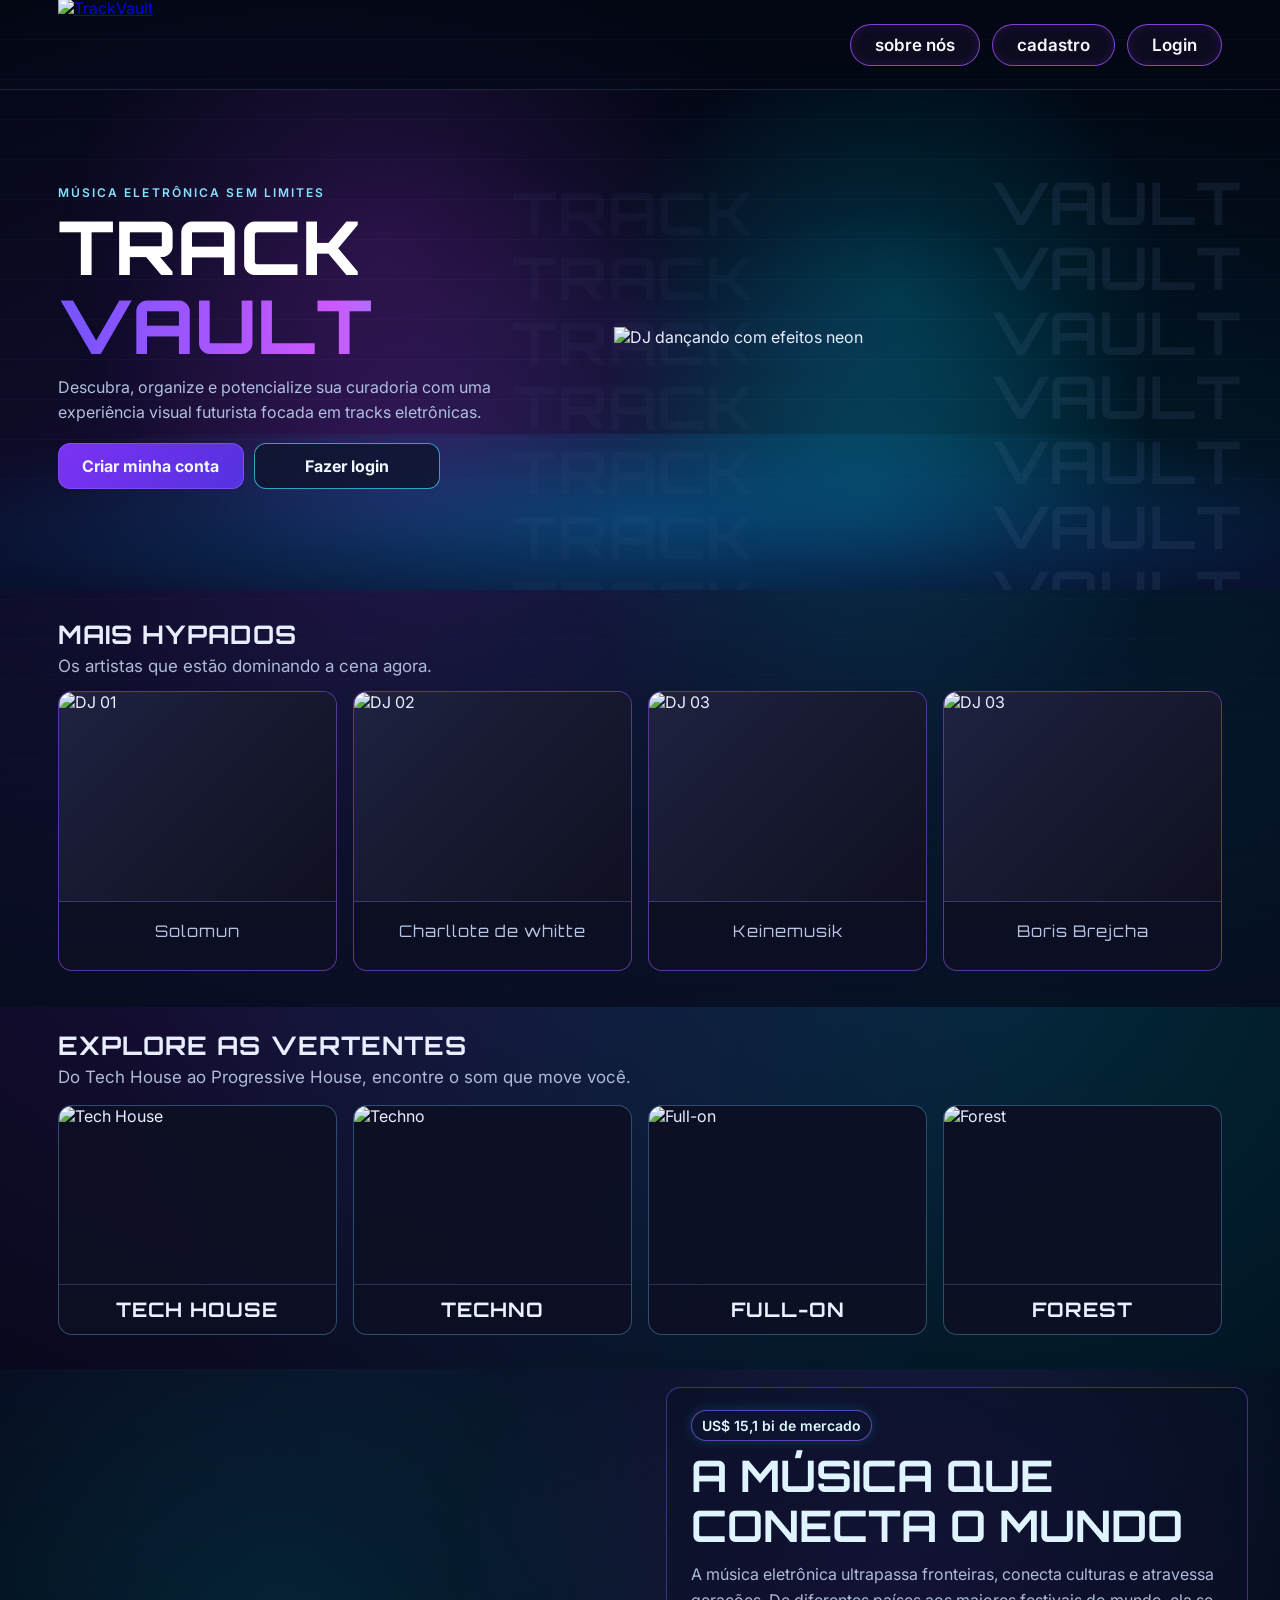
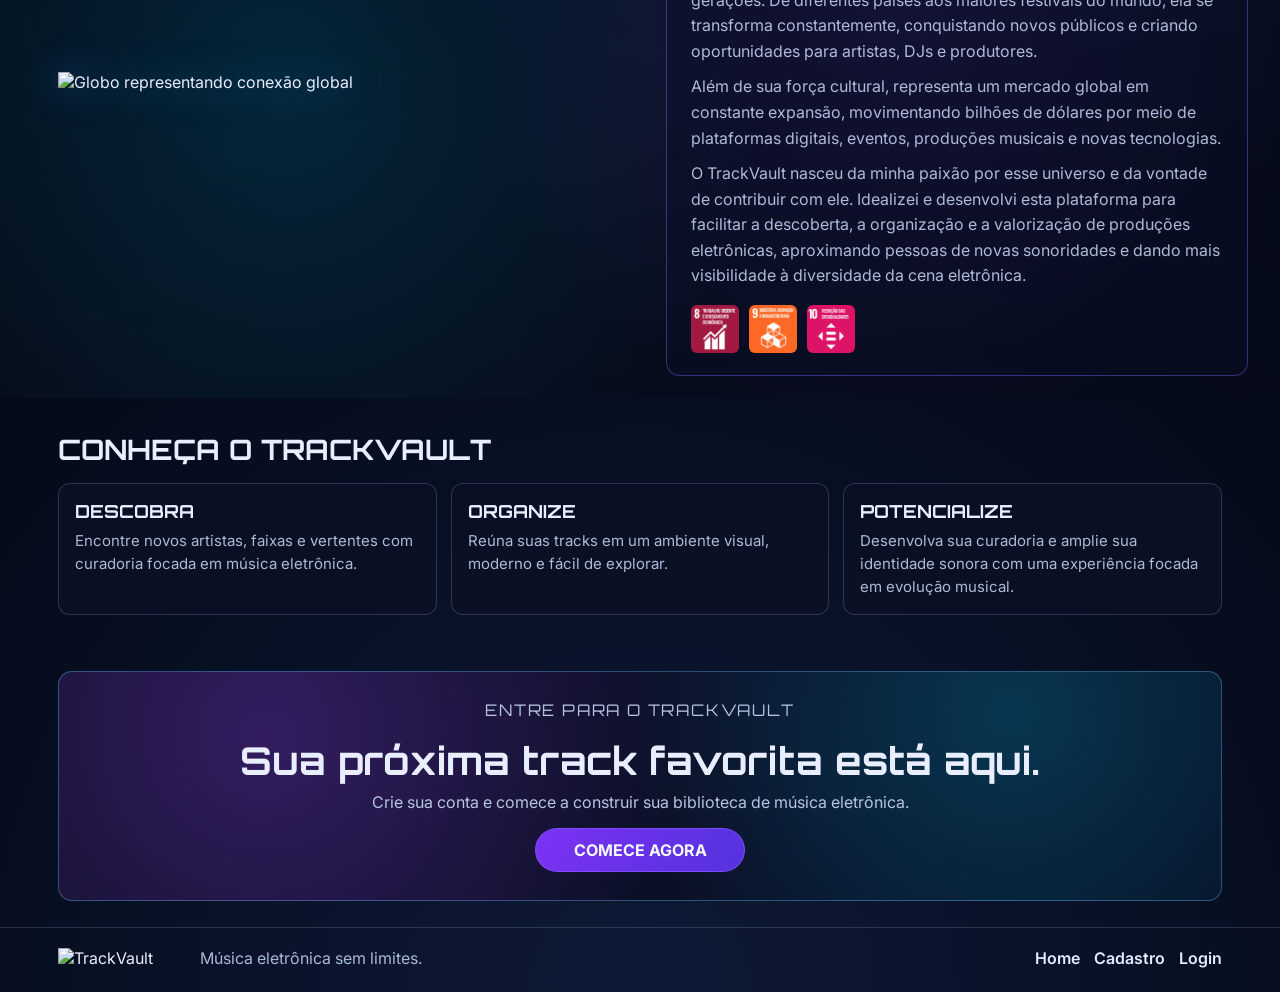
==== public/index.html @ f9583cac "fix: ajusta tela home e adiciona ODS" ====
<!DOCTYPE html>
<html lang="pt-BR">

<head>
  <meta charset="UTF-8">
  <meta name="viewport" content="width=device-width, initial-scale=1.0">

  <title>TrackVault | Música Eletrônica</title>
  <link rel="icon" href="assets/logo.png" />

  <link rel="stylesheet" href="css/index.css">
</head>

<body>

  <!-- =======================================
       CABEÇALHO
       Logo e navegação principal da Home
  ======================================== -->
  <header class="cabecalho">

    <a href="index.html" class="logo">
      <img src="assets/logo.png" alt="TrackVault">
    </a>

    <nav class="menu">
      <a href="#sobre-nos" class="botao-menu">sobre nós</a> <!-- aqui o botão "sobre nós" aponta para a seção espaco-sobre -->
      <a href="cadastro.html" class="botao-menu">cadastro</a>
      <a href="login.html" class="botao-menu">Login</a>
    </nav>

  </header>

  <!-- =======================================
       HERO (SEÇÃO INICIAL)
       Apresentação principal + imagem do DJ
  ======================================== -->
  <main class="inicio">

    <div class="texto-fundo texto-track">
      TRACK<br>
      TRACK<br>
      TRACK<br>
      TRACK <br>
       TRACK<br>
      TRACK<br>
      TRACK<br>
      TRACK
    </div>

    <div class="texto-fundo texto-vault">
      VAULT<br>
      VAULT<br>
      VAULT<br>
      VAULT<br>
      VAULT<br>
      VAULT<br>
      VAULT<br>
      VAULT<br>
    </div>

    <section class="hero-conteudo">
      <p class="selo">MÚSICA ELETRÔNICA SEM LIMITES</p>

      <h1 class="titulo-principal">
        <span class="titulo-track">TRACK</span>
        <span class="titulo-vault">VAULT</span>
      </h1>

      <p class="descricao-hero">
        Descubra, organize e potencialize sua curadoria com uma experiência visual futurista focada em tracks
        eletrônicas.
      </p>

      <!-- Ações principais solicitadas: sem barra de busca -->
      <div class="hero-acoes">
        <a href="cadastro.html" class="botao-cta botao-cta-primario">Criar minha conta</a>
        <a href="login.html" class="botao-cta botao-cta-secundario">Fazer login</a>
      </div>
    </section>

    <div class="hero-dj">
      <img src="assets/centralImage.png" alt="DJ dançando com efeitos neon" class="dj">
    </div>

  </main>

  <!-- =======================================
       SEÇÃO: MAIS HYPADOS (MANTIDA)
  ======================================== -->
  <section class="secao-hypados">
    <div class="topo-hypados">
      <h2>MAIS HYPADOS</h2>
      <p>Os artistas que estão dominando a cena agora.</p>
    </div>

    <div class="grade-hypados">

      <article class="slot-dj">
        <div class="slot-midia">
          <img src="assets/solomun.jpg" alt="DJ 01" class="imagem-dj">
        </div>
        <div class="slot-info">
          <span>Solomun</span>
        </div>
      </article>


      <article class="slot-dj">
        <div class="slot-midia">
          <img src="assets/charlotte.jpg" alt="DJ 02" class="imagem-dj">
        </div>
        <div class="slot-info">
          <span>Charllote de whitte</span>
        </div>
      </article>


      <article class="slot-dj">
        <div class="slot-midia">
          <img src="assets/keinemusicneon.jpg" alt="DJ 03" class="imagem-dj">
        </div>
        <div class="slot-info">
          <span>Keinemusik</span>
        </div>
      </article>


      <article class="slot-dj">
        <div class="slot-midia">
          <img src="assets/boris.jpg" alt="DJ 03" class="imagem-dj">
        </div>
        <div class="slot-info">
          <span>Boris Brejcha</span>
        </div>
      </article>

    </div>
  </section>

  <!-- =======================================
       SEÇÃO: EXPLORE AS VERTENTES
  ======================================== -->
  <section class="secao-vertentes">
    <div class="topo-vertentes">
      <h2>EXPLORE AS VERTENTES</h2>
      <p>Do Tech House ao Progressive House, encontre o som que move você.</p>
    </div>

    <div class="grade-vertentes">
      <article class="card-vertente">
        <div class="capa-vertente">
          <img src="assets/TechhouseBanner.jpg" alt="Tech House">
        </div>
        <h3>TECH HOUSE</h3>
      </article>

      <article class="card-vertente">
        <div class="capa-vertente">
          <img src="assets/TechnoBanner.jpg" alt="Techno">
        </div>
        <h3>TECHNO</h3>
      </article>

      <article class="card-vertente">
        <div class="capa-vertente">
          <img src="assets/BannerFullon.jpg" alt="Full-on">
        </div>
        <h3>FULL-ON</h3>
      </article>

      <article class="card-vertente">
        <div class="capa-vertente">
          <img src="assets/BannerForest.jpg" alt="Forest">
        </div>
        <h3>FOREST</h3>
      </article>
    </div>
  </section>

  <!-- Espaço reservado para futura seção "Sobre Nós" -->
  <section class="espaco-sobre" id="sobre-nos"> <!-- aqui adicionamos o id novo da seção sobre nós -->
    <div class="espaco-sobre-globo">
      <img src="assets/globocadastro (1).png" alt="Globo representando conexão global">
    </div>

    <div class="espaco-sobre-conteudo"> <!-- aqui fica o conteúdo institucional da seção -->
      <div class="destaque-mercado">US$ 15,1 bi de mercado</div> <!-- aqui está o destaque pequeno de mercado -->
      <h2>A MÚSICA QUE CONECTA O MUNDO</h2> <!-- aqui está o novo título institucional -->
      <p>A música eletrônica ultrapassa fronteiras, conecta culturas e atravessa gerações. De diferentes países aos maiores festivais do mundo, ela se transforma constantemente, conquistando novos públicos e criando oportunidades para artistas, DJs e produtores.</p> <!-- aqui está o primeiro parágrafo institucional -->
      <p>Além de sua força cultural, representa um mercado global em constante expansão, movimentando bilhões de dólares por meio de plataformas digitais, eventos, produções musicais e novas tecnologias.</p> <!-- aqui está o segundo parágrafo institucional -->
      <p>O TrackVault nasceu da minha paixão por esse universo e da vontade de contribuir com ele. Idealizei e desenvolvi esta plataforma para facilitar a descoberta, a organização e a valorização de produções eletrônicas, aproximando pessoas de novas sonoridades e dando mais visibilidade à diversidade da cena eletrônica.</p> <!-- aqui está o terceiro parágrafo institucional -->
      <div class="ods-icones"> <!-- aqui estão os ícones das ODS no fim do conteúdo -->
        <img class="ods-icone" src="assets/ods.8.png" alt="ODS 8 - Trabalho decente e crescimento econômico"> <!-- aqui está o ícone da ODS 8 -->
        <img class="ods-icone" src="assets/ods.9.png" alt="ODS 9 - Indústria, inovação e infraestrutura"> <!-- aqui está o ícone da ODS 9 -->
        <img class="ods-icone" src="assets/ods.10.png" alt="ODS 10 - Redução das desigualdades"> <!-- aqui está o ícone da ODS 10 -->
      </div>
    </div>
  </section>

  

  <!-- =======================================
       SEÇÃO: CONHEÇA O TRACKVAULT
  ======================================== -->
  <section class="secao-institucional" id="sobre">
    <h2>CONHEÇA O TRACKVAULT</h2>

    <div class="blocos-institucional">
      <article class="bloco-inst">
        <h3>DESCOBRA</h3>
        <p>Encontre novos artistas, faixas e vertentes com curadoria focada em música eletrônica.</p>
      </article>

      <article class="bloco-inst">
        <h3>ORGANIZE</h3>
        <p>Reúna suas tracks em um ambiente visual, moderno e fácil de explorar.</p>
      </article>

      <article class="bloco-inst">
        <h3>POTENCIALIZE</h3>
        <p>Desenvolva sua curadoria e amplie sua identidade sonora com uma experiência focada em evolução musical.</p>
      </article>
    </div>
  </section>


  <!-- =======================================
       BANNER DE CADASTRO
  ======================================== -->
  <section class="banner-cadastro">
    <p class="banner-cadastro-selo">ENTRE PARA O TRACKVAULT</p>
    <h2>Sua próxima track favorita está aqui.</h2>
    <p>Crie sua conta e comece a construir sua biblioteca de música eletrônica.</p>
    <a href="cadastro.html" class="banner-cadastro-botao">COMECE AGORA</a>
  </section>


  <!-- =======================================
       FOOTER
  ======================================== -->
  <footer class="rodape-home">
    <div class="rodape-logo">
      <img src="assets/logo.png" alt="TrackVault">
      <span>Música eletrônica sem limites.</span>
    </div>

    <div class="rodape-links">
      <a href="index.html">Home</a>
      <a href="cadastro.html">Cadastro</a>
      <a href="login.html">Login</a>
    </div>
  </footer>

</body>

</html>
---- public/css/index.css ----
/* ==========================================
   IMPORTAÇÃO DE FONTES
   Orbitron: títulos futuristas
   Inter: textos e navegação
========================================== */
@import url('https://fonts.googleapis.com/css2?family=Inter:wght@400;500;600;700&family=Orbitron:wght@600;700;800&display=swap');

/* RESET GLOBAL */
* {
    margin: 0;
    padding: 0;
    box-sizing: border-box;
}

/* FUNDO BASE + COR GERAL DA HOME */
body {
    font-family: 'Inter', Arial, sans-serif;
    color: #e9eeff;
    background:
        radial-gradient(circle at 24% 30%, rgba(144, 55, 255, 0.18) 0%, transparent 42%),
        radial-gradient(circle at 78% 36%, rgba(0, 211, 255, 0.17) 0%, transparent 46%),
        radial-gradient(circle at 50% 100%, rgba(56, 91, 180, 0.22) 0%, transparent 38%),
        #020713;
    min-height: 100vh;
    overflow-x: hidden;
}

/* CAMADA EXTRA DE FUNDO COM ::before */
body::before {
    content: "";
    position: fixed;
    inset: 0;
    pointer-events: none;
    z-index: -1;
    background:
        radial-gradient(circle at 68% 56%, rgba(0, 224, 255, 0.16), transparent 30%),
        radial-gradient(circle at 32% 54%, rgba(183, 62, 255, 0.14), transparent 36%),
        linear-gradient(transparent 97%, rgba(102, 138, 224, 0.08) 100%);
    background-size: auto, auto, 100% 40px;
}
/* CABEÇALHO: flex alinha logo e menu na mesma linha */
.cabecalho {
    height: 90px;
    padding: 6px 4.5%;
    display: flex;
    align-items: center;
    justify-content: space-between;
    gap: 12px;
    border-bottom: 1px solid rgba(110, 126, 175, 0.25);
}

/* LOGO */
.logo {
    width: 140px;
    height: 78px;
    display: flex;
    align-items: center;
    flex-shrink: 0;
}

/* Mantém a imagem da logo proporcional */
.logo img {
    width: 100%;
    height: 120%;
    object-fit: contain;
    display: block;
}


/* MENU DE NAVEGAÇÃO */
.menu {
    display: flex;
    align-items: center;
    gap: 12px;
}

/* BOTÕES DO MENU */
.botao-menu {
    text-decoration: none;
    color: #f6f7ff;
    font-size: 17px;
    font-weight: 600;
    padding: 10px 24px;
    border-radius: 999px;
    border: 1px solid rgba(162, 82, 255, 0.8);
    background-color: rgba(17, 15, 36, 0.72);
    box-shadow: inset 0 0 12px rgba(173, 67, 255, 0.14);
    transition: .25s;
}

/* Efeito ao passar o mouse */
.botao-menu:hover {
    border-color: #cf76ff;
    box-shadow: 0 0 16px rgba(186, 54, 255, 0.32);
    transform: translateY(-1px);
}

/* HERO: seção principal com conteúdo e imagem */
.inicio {
    position: relative;
    min-height: 500px;
    max-height: 550px;
    padding: 30px 4.5% 36px;
    display: grid;
    grid-template-columns: 45% 55%;
    align-items: center;
    overflow: hidden;
}

/* ::before cria camada de profundidade na base do hero */
.inicio::before {
    content: "";
    position: absolute;
    left: -10%;
    right: -10%;
    bottom: -74px;
    height: 230px;
    background:
        radial-gradient(ellipse at 50% 36%, rgba(0, 174, 255, 0.28), transparent 62%),
        linear-gradient(180deg, rgba(4, 11, 29, 0) 0%, rgba(9, 20, 53, 0.82) 52%, rgba(8, 16, 40, 1) 100%);
    z-index: 0;
}

/* ::after adiciona brilhos suaves atrás do conteúdo */
.inicio::after {
    content: "";
    position: absolute;
    inset: 0;
    pointer-events: none;
    background:
        radial-gradient(circle at 70% 42%, rgba(0, 219, 255, 0.16), transparent 30%),
        radial-gradient(circle at 30% 30%, rgba(189, 66, 255, 0.14), transparent 34%);
    z-index: 0;
}

/* Textos decorativos de fundo (baixa opacidade) */
.texto-fundo {
    position: absolute;
    top: 16%;
    font-family: 'Orbitron', Arial, sans-serif;
    font-weight: 700;
    font-size: clamp(28px, 4.6vw, 68px);
    line-height: 1.1;
    letter-spacing: .8px;
    color: rgba(89, 112, 159, 0.14);
    text-transform: uppercase;
    user-select: none;
    z-index: 0;
}


.texto-track {
    left: 40%;
    top: 18%;
    text-align: right;
    opacity: 0.45;
}

.texto-vault {
    right: 3%;
    text-align: right;
}


/* Coluna de textos principais do hero */
.hero-conteudo {
    position: relative;
    z-index: 2;
    max-width: 580px;
}

.selo {
    font-size: 12px;
    letter-spacing: 2.1px;
    font-weight: 600;
    color: #88dfff;
    margin-bottom: 10px;
}

/* Título principal em duas linhas */
.titulo-principal {
    display: flex;
    flex-direction: column;
    gap: 4px;
    margin-bottom: 12px;
}

/* clamp() limita o tamanho mínimo/ideal/máximo do título */
.titulo-principal span {
    font-family: 'Orbitron', Arial, sans-serif;
    text-transform: uppercase;
    font-weight: 800;
    letter-spacing: 1px;
    line-height: 1;
    font-size: clamp(40px, 5.8vw, 88px);
}

.titulo-track {
    color: #ffffff;
}

.titulo-vault {
    background: linear-gradient(92deg, #7a54ff 5%, #ce57ff 52%, #1de3ff 100%);
    -webkit-background-clip: text;
    background-clip: text;
    color: transparent;
}

.descricao-hero {
    max-width: 520px;
    color: #b0bfdd;
    line-height: 1.56;
    font-size: 16px;
    margin-bottom: 18px;
}

/* ==========================================
   AÇÕES DA HERO (BOTÕES PRINCIPAIS)
========================================== */
.hero-acoes {
    display: flex;
    gap: 10px;
    flex-wrap: wrap;
}

.botao-cta {
    min-height: 46px;
    min-width: 186px;
    display: inline-flex;
    align-items: center;
    justify-content: center;
    text-decoration: none;
    font-weight: 700;
    font-size: 16px;
    padding: 0 18px;
    border-radius: 12px;
    transition: .25s;
}

.botao-cta-primario {
    border: 1px solid rgba(139, 86, 255, 0.7);
    background: linear-gradient(120deg, rgba(130, 53, 255, 0.95), rgba(88, 52, 230, 0.95));
    color: #eef7ff;
}

.botao-cta-secundario {
    border: 1px solid rgba(59, 224, 255, 0.7);
    background: rgba(15, 22, 46, 0.85);
    color: #eff7ff;
}

.botao-cta:hover {
    transform: translateY(-2px);
    box-shadow: 0 0 16px rgba(146, 69, 255, 0.35);
}

/* Área direita do hero que centraliza a imagem do DJ */
.hero-dj {
    position: relative;
    z-index: 2;
    height: 100%;
    display: flex;
    align-items: center;
    justify-content: center;
}

.dj {
    width: min(90%, 640px);
    max-height: 94%;
    height: auto;
    object-fit: contain;
    filter: drop-shadow(0 0 22px rgba(150, 61, 255, 0.34));
}

/* SEÇÃO: MAIS HYPADOS */
.secao-hypados {
    padding: 28px 4.5% 36px;
    background: linear-gradient(180deg, rgba(9, 17, 43, 0.35), rgba(7, 13, 31, 0.85));
}

.topo-hypados {
    margin-bottom: 15px;
}

.topo-hypados h2 {
    font-family: 'Orbitron', Arial, sans-serif;
    font-weight: 700;
    letter-spacing: 1.1px;
    font-size: clamp(20px, 2vw, 30px);
    margin-bottom: 6px;
}

.topo-hypados p {
    color: #aebad6;
    font-size: 17px;
}

/* Grid de 4 colunas no desktop */
.grade-hypados {
    display: grid;
    grid-template-columns: repeat(4, minmax(0, 1fr));
    gap: 16px;
}


/* Card vazio para futuras imagens dos DJs */
.slot-dj {
    height: 280px;
    border: 1px solid rgba(156, 88, 255, 0.55);
    border-radius: 14px;
    overflow: hidden;
    background: rgba(14, 16, 35, 0.92);
}

/* Área superior reservada para imagem do DJ */
.slot-midia {
    height: 210px;
    overflow: hidden;
    background: linear-gradient(135deg, #1f2241, #0f1020);
    border-bottom: 1px solid rgba(125, 104, 196, 0.32);
}

.imagem-dj {
    width: 100%;
    height: 100%;
    object-fit: cover;
    object-position: center;
    display: block;
}


.slot-info {
    min-height: 58px;
    display: flex;
    align-items: center;
    justify-content: center;
}

.slot-info span {
    font-family: 'Orbitron', Arial, sans-serif;
    color: #b8c5e4;
    letter-spacing: 1px;
}

/* ==========================================
   SEÇÃO: EXPLORE AS VERTENTES
========================================== */
.secao-vertentes {
    padding: 22px 4.5% 34px;
}

.topo-vertentes {
    margin-bottom: 18px;
}

.topo-vertentes h2 {
    font-family: 'Orbitron', Arial, sans-serif;
    font-weight: 700;
    letter-spacing: 1.1px;
    font-size: clamp(20px, 2vw, 30px);
    margin-bottom: 6px;
}

.topo-vertentes p {
    color: #aebad6;
    font-size: 17px;
}

.grade-vertentes {
    display: grid;
    grid-template-columns: repeat(4, minmax(0, 1fr));
    gap: 16px;
    align-items: stretch;
}

.card-vertente {
    height: 230px;
    border: 1px solid rgba(112, 200, 255, 0.34);
    border-radius: 14px;
    overflow: hidden;
    background: rgba(14, 16, 35, 0.92);
    display: flex;
    flex-direction: column;
    justify-content: space-between;
}

.capa-vertente {
    height: 180px;
    overflow: hidden;
    border-bottom: 1px solid rgba(125, 104, 196, 0.32);
}

.capa-vertente img {
    width: 100%;
    height: 100%;
    object-fit: cover;
    object-position: center;
    display: block;
}

/* Espaço visual da seção "Sobre Nós" */
.espaco-sobre { /* Seção institucional intermediária (globo + área de texto) */
    min-height: 560px; /* aqui reduzimos o espaço vertical da seção */
    padding: 18px 4.5% 22px; /* aqui diminuímos o padding vertical da seção */
    display: grid;
    grid-template-columns: 50% 50%;
    align-items: center;
    gap: 26px;
    background:
        radial-gradient(circle at 22% 50%, rgba(0, 217, 255, 0.14), transparent 46%),
        radial-gradient(circle at 70% 36%, rgba(154, 64, 255, 0.16), transparent 45%),
        linear-gradient(180deg, rgba(8, 14, 34, 0.45), rgba(7, 11, 25, 0.72));
}

/* Área do globo à esquerda */
.espaco-sobre-globo { /* Coluna esquerda da seção (imagem principal) */
    display: flex;
    justify-content: center;
    align-items: center;
}

/* Imagem principal do globo sem deformação */
.espaco-sobre-globo img { /* Imagem globoIndex dentro da coluna esquerda */
    width: 100%;
    max-width: 900px; /* aqui aumentamos o tamanho máximo do globo */
    max-height: 480px; /* aqui ajustamos a altura máxima do globo */
    height: 100%;
    object-fit: contain;
    object-position: center;
    filter:
        drop-shadow(0 0 16px rgba(0, 215, 255, 0.25))
        drop-shadow(0 0 20px rgba(128, 70, 255, 0.22));
}

/* Área reservada para texto institucional */
.espaco-sobre-conteudo { /* Coluna direita da seção (conteúdo institucional) */
    min-height: 260px;
    border: 1px solid rgba(138, 96, 255, 0.42); /* aqui trocamos para borda sólida fina e discreta */
    border-radius: 14px;
    padding: 22px 24px;
    background: rgba(10, 16, 38, 0.45);
    display: flex;
    flex-direction: column;
    justify-content: center;
    gap: 10px;
}

.destaque-mercado { /* aqui criamos a classe do destaque pequeno de mercado */
    display: inline-block; /* aqui deixamos o destaque no tamanho do conteúdo */
    width: fit-content; /* aqui evitamos que o destaque ocupe a largura toda */
    font-size: 14px; /* aqui está o tamanho pequeno do texto do destaque */
    font-weight: 600; /* aqui aumentamos levemente o peso para dar leitura */
    color: #dff7ff; /* aqui usamos um tom claro no mesmo estilo da seção */
    padding: 6px 10px; /* aqui aplicamos um espaçamento curto dentro do destaque */
    border-radius: 999px; /* aqui arredondamos o destaque para visual de selo */
    border: 1px solid rgba(145, 92, 255, 0.65); /* aqui usamos borda roxa no padrão visual */
    background: rgba(12, 22, 48, 0.62); /* aqui usamos fundo escuro translúcido */
    box-shadow: 0 0 12px rgba(0, 217, 255, 0.18); /* aqui adicionamos brilho ciano suave */
}

.ods-icones { /* aqui criamos a linha dos ícones das ODS */
    display: flex; /* aqui deixamos os ícones lado a lado */
    align-items: center; /* aqui alinhamos os ícones no centro vertical */
    gap: 10px; /* aqui colocamos espaço entre os ícones */
    margin-top: 6px; /* aqui damos um respiro acima dos ícones */
}

.ods-icone { /* aqui definimos o tamanho pequeno de cada ícone ODS */
    width: 48px; /* aqui está a largura do ícone */
    height: 48px; /* aqui está a altura do ícone */
    border-radius: 6px; /* aqui arredondamos levemente os cantos dos ícones */
}

/* Placeholder do título da seção */
.espaco-sobre-conteudo h2 {
    font-family: 'Orbitron', Arial, sans-serif;
    font-weight: 700;
    font-size: clamp(30px, 3.4vw, 46px); /* aqui aumentamos o tamanho do título da seção */
    line-height: 1.16; /* aqui ajustamos a altura da linha para leitura em 2 linhas */
    max-width: 520px; /* aqui limitamos a largura para o título quebrar em duas linhas */
    color: #dff4ff;
}

/* Placeholder do parágrafo institucional */
.espaco-sobre-conteudo p {
    color: #aebbd8;
    line-height: 1.6;
}

.card-vertente h3 {
    font-family: 'Orbitron', Arial, sans-serif;
    font-size: 20px;
    letter-spacing: 1px;
    text-align: center;
    padding: 12px;
    color: #eaf1ff;
}

/* SEÇÃO INSTITUCIONAL */
.secao-institucional {
    padding: 34px 4.5% 56px;
}

.secao-institucional h2 {
    font-family: 'Orbitron', Arial, sans-serif;
    font-weight: 700;
    font-size: clamp(24px, 2.2vw, 38px);
    margin-bottom: 16px;
}

/* 3 blocos lado a lado no desktop */
.blocos-institucional {
    display: grid;
    grid-template-columns: repeat(3, minmax(0, 1fr));
    gap: 14px;
}

.bloco-inst {
    border-radius: 12px;
    border: 1px solid rgba(112, 124, 171, 0.35);
    background: rgba(12, 17, 36, 0.78);
    padding: 16px;
}

.bloco-inst h3 {
    font-family: 'Orbitron', Arial, sans-serif;
    font-size: 18px;
    margin-bottom: 8px;
    color: #e7f0ff;
}

.bloco-inst p {
    color: #acbad7;
    line-height: 1.52;
    font-size: 15px;
}

/* ==========================================
   BANNER DE CADASTRO
========================================== */
.banner-cadastro {
    margin: 0 4.5% 26px;
    border: 1px solid rgba(108, 193, 255, 0.35);
    border-radius: 14px;
    padding: 28px 24px;
    text-align: center;
    background:
        radial-gradient(circle at 18% 28%, rgba(155, 69, 255, 0.26), transparent 42%),
        radial-gradient(circle at 82% 18%, rgba(0, 217, 255, 0.2), transparent 40%),
        linear-gradient(130deg, rgba(17, 16, 42, 0.95), rgba(8, 14, 36, 0.95));
}

.banner-cadastro-selo {
    font-family: 'Orbitron', Arial, sans-serif;
    letter-spacing: 1.8px;
    color: #6ce0ff;
    margin-bottom: 8px;
}

.banner-cadastro h2 {
    font-family: 'Orbitron', Arial, sans-serif;
    font-size: clamp(28px, 3vw, 46px);
    margin-bottom: 8px;
}

.banner-cadastro p {
    color: #b7c5e1;
    margin-bottom: 16px;
}

.banner-cadastro-botao {
    display: inline-flex;
    align-items: center;
    justify-content: center;
    min-height: 44px;
    min-width: 210px;
    border-radius: 999px;
    text-decoration: none;
    font-weight: 700;
    border: 1px solid rgba(132, 83, 255, 0.75);
    background: linear-gradient(120deg, rgba(130, 53, 255, 0.95), rgba(88, 52, 230, 0.95));
    color: #f5f8ff;
}

/* ==========================================
   FOOTER
========================================== */
.rodape-home {
    border-top: 1px solid rgba(100, 115, 159, 0.35);
    padding: 20px 4.5% 24px;
    display: flex;
    justify-content: space-between;
    align-items: center;
    gap: 16px;
    flex-wrap: wrap;
}

.rodape-logo {
    display: flex;
    align-items: center;
    gap: 12px;
}

.rodape-logo img {
    width: 130px;
    height: auto;
}

.rodape-logo span {
    color: #a9b8d8;
}

.rodape-links {
    display: flex;
    gap: 14px;
}

.rodape-links a {
    text-decoration: none;
    color: #e3ebff;
    font-weight: 600;
}

/* RESPONSIVIDADE: desktop menor */
@media (max-width: 1200px) {
    .inicio {
        min-height: 560px;
    }

    .titulo-principal span {
        font-size: clamp(38px, 5.2vw, 74px);
    }
}

/* RESPONSIVIDADE: tablet */
@media (max-width: 960px) {
    .cabecalho {
        min-height: 84px;
        padding: 14px;
    }

    .logo {
        width: 126px;
    }

    .botao-menu {
        font-size: 14px;
        padding: 8px 13px;
    }

    .inicio {
        max-height: none;
        min-height: 760px;
        grid-template-columns: 1fr;
        gap: 24px;
        padding: 20px 14px 30px;
    }

    .hero-conteudo {
        max-width: 560px;
    }

    .hero-dj {
        min-height: 280px;
    }

    .dj {
        width: min(88vw, 520px);
        max-height: 420px;
    }

    .texto-fundo {
        top: 22%;
        font-size: clamp(22px, 7vw, 40px);
        color: rgba(89, 112, 159, 0.11);
    }

    .grade-hypados {
        grid-template-columns: repeat(2, minmax(0, 1fr));
    }

    .grade-vertentes {
        grid-template-columns: repeat(2, minmax(0, 1fr));
    }

    .espaco-sobre { /* Seção institucional intermediária em tablet/mobile */
        grid-template-columns: 1fr;
        justify-items: center;
        text-align: center;
        gap: 18px;
        min-height: 0;
        padding: 16px 14px 24px; /* aqui ajustamos o padding da seção no tablet */
    }

    .espaco-sobre-globo img { /* Imagem principal centralizada em telas menores */
        width: min(96%, 640px); /* aqui mantemos o globo grande também no tablet */
        max-height: 430px; /* aqui limitamos a altura do globo no tablet */
        height: auto;
    }

    .espaco-sobre-conteudo { /* Área de texto abaixo da imagem em telas menores */
        width: min(100%, 620px);
        min-height: 0; /* aqui removemos altura mínima fixa para evitar espaço vazio */
        padding: 18px; /* aqui ajustamos o padding interno do conteúdo no tablet */
    }

    .espaco-sobre-conteudo h2 { /* aqui ajustamos o tamanho do título no tablet */
        max-width: 100%; /* aqui liberamos largura total do título no tablet */
        font-size: clamp(28px, 5vw, 38px); /* aqui mantemos o título grande sem estourar a tela */
    }

    .ods-icones { /* aqui centralizamos os ícones ODS no tablet */
        justify-content: center; /* aqui centralizamos os ícones no conteúdo */
    }

    .blocos-institucional {
        grid-template-columns: 1fr;
    }
}

/* RESPONSIVIDADE: celular */
@media (max-width: 640px) {
    .cabecalho {
        flex-direction: column;
        align-items: flex-start;
        gap: 10px;
    }

    .menu {
        width: 100%;
        gap: 8px;
    }

    .botao-menu {
        flex: 1;
        text-align: center;
        padding: 8px 6px;
        font-size: 12px;
    }

    .inicio {
        min-height: 690px;
    }

    .selo {
        font-size: 11px;
        letter-spacing: 1.5px;
    }

    .titulo-principal span {
        font-size: clamp(34px, 11vw, 56px);
    }

    .descricao-hero {
        font-size: 14px;
    }

    .hero-acoes {
        flex-direction: column;
        align-items: stretch;
    }

    .botao-cta {
        width: 100%;
    }

    .texto-fundo {
        font-size: clamp(18px, 7vw, 28px);
    }

    .dj {
        width: min(96vw, 420px);
    }

    .topo-hypados p {
        font-size: 15px;
    }

    .grade-hypados {
        grid-template-columns: 1fr;
    }

    .grade-vertentes {
        grid-template-columns: 1fr;
    }

    .espaco-sobre { /* Seção institucional intermediária em celular */
        padding: 12px 14px 18px; /* aqui reduzimos o padding da seção no celular */
    }

    .espaco-sobre-globo img { /* Imagem ajustada para celular */
        width: min(100%, 460px); /* aqui aumentamos um pouco o globo no celular */
        max-height: 320px; /* aqui limitamos a altura do globo no celular */
    }

    .espaco-sobre-conteudo { /* Área de texto ajustada para celular */
        min-height: 0; /* aqui removemos altura mínima para evitar área vazia */
        padding: 14px; /* aqui mantemos um padding confortável no conteúdo */
    }

    .espaco-sobre-conteudo h2 { /* aqui ajustamos o título para caber bem no celular */
        font-size: clamp(24px, 8vw, 32px); /* aqui reduzimos o tamanho do título no celular */
    }

    .ods-icones { /* aqui mantemos os ícones centralizados no celular */
        justify-content: center; /* aqui centralizamos a linha de ícones no celular */
    }

    .ods-icone { /* aqui ajustamos o tamanho dos ícones ODS no celular */
        width: 44px; /* aqui está a largura do ícone no celular */
        height: 44px; /* aqui está a altura do ícone no celular */
    }

    .rodape-home {
        flex-direction: column;
        align-items: flex-start;
    }
}
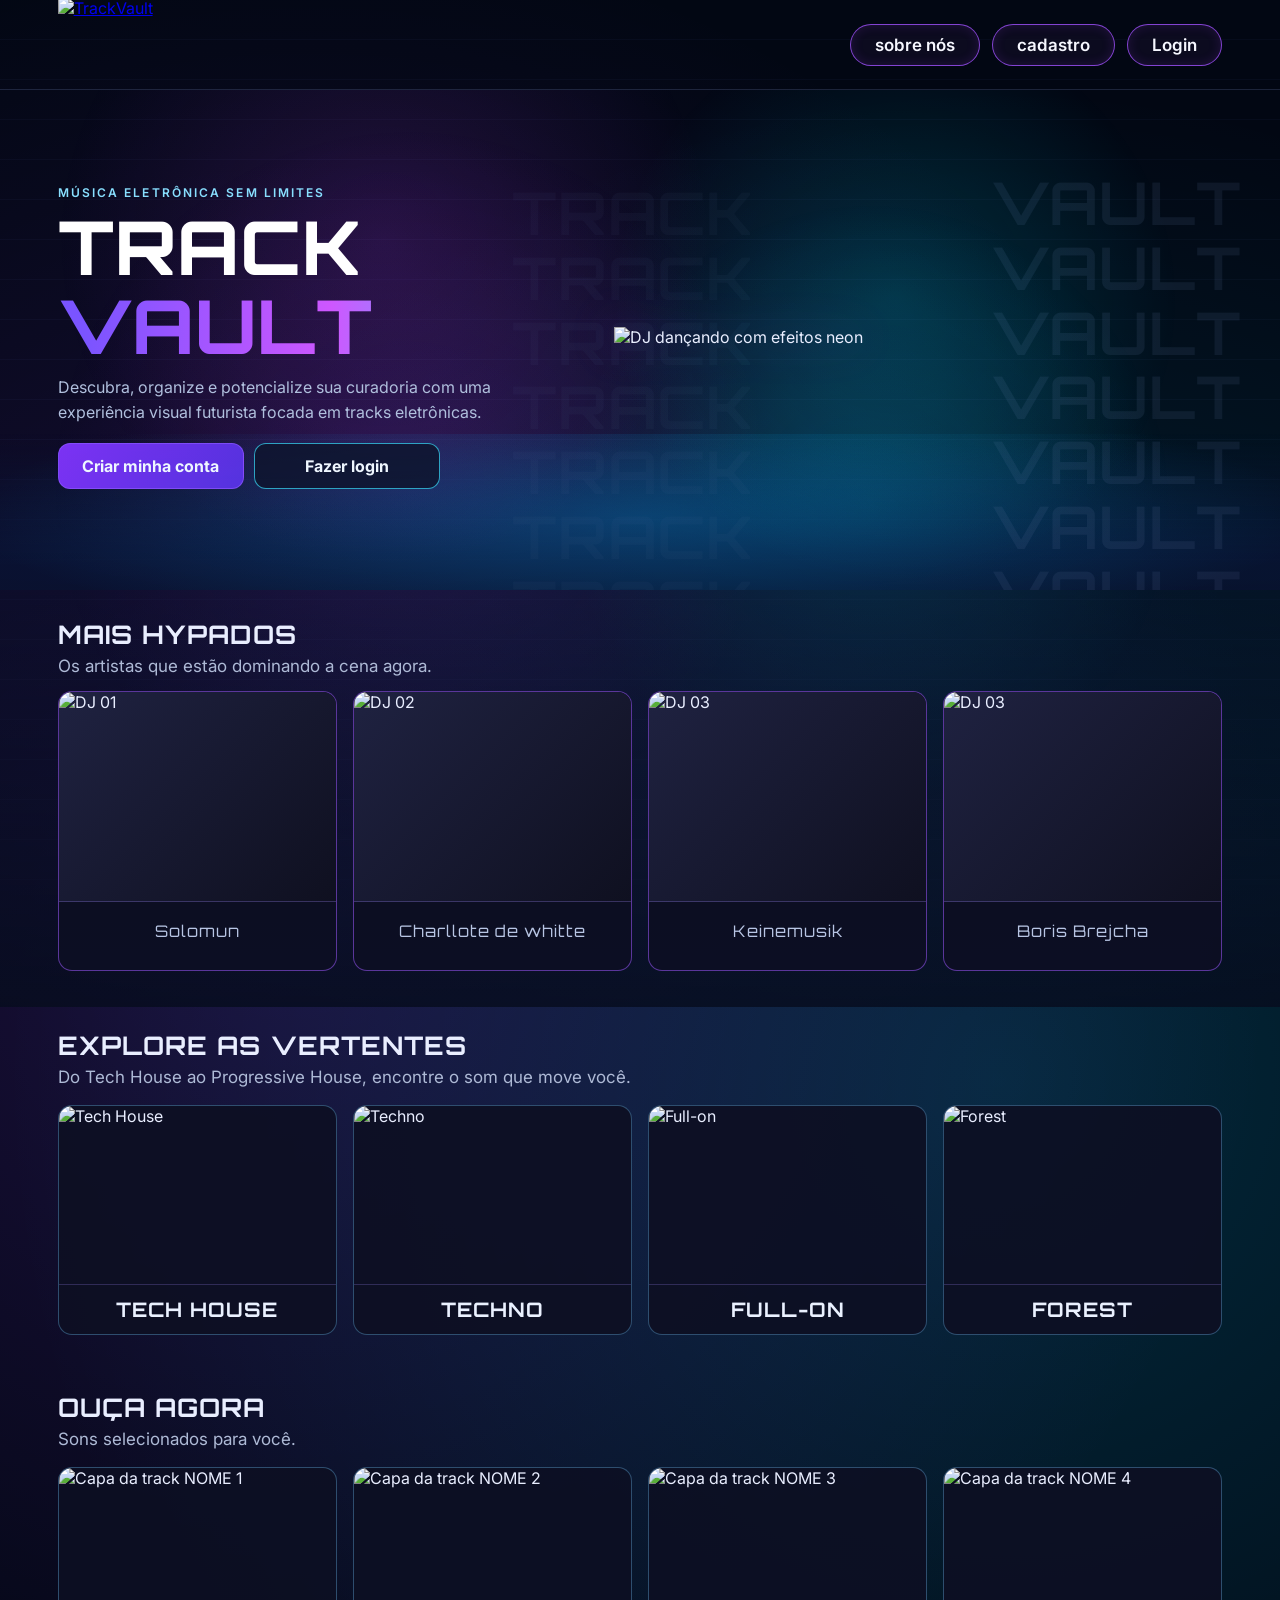
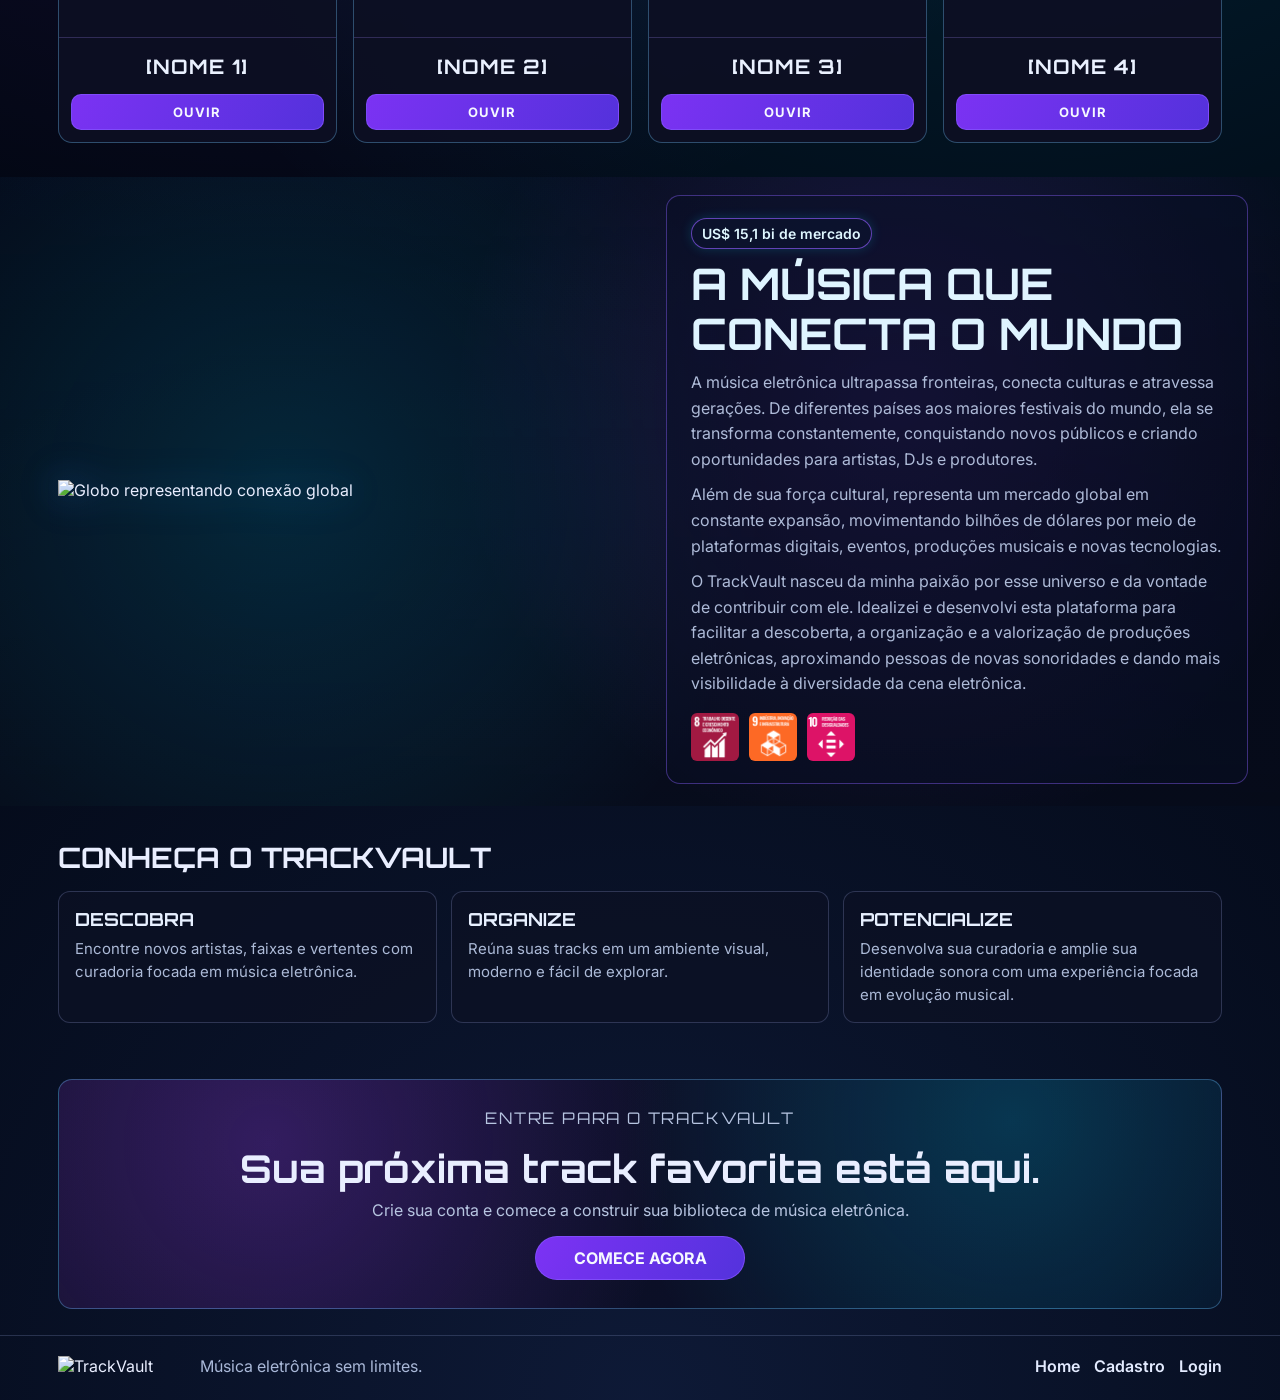
==== commit 9bd46fc4: "feat: adiciona funcoes tela após login" ====
--- a/public/index.html
+++ b/public/index.html
@@ -174,6 +174,47 @@
           <img src="assets/BannerForest.jpg" alt="Forest">
         </div>
         <h3>FOREST</h3>
+      </article>
+    </div>
+  </section>
+
+  <section class="secao-vertentes secao-ouca-agora"> <!-- aqui começa a seção OUÇA AGORA reaproveitando a base visual das vertentes -->
+    <div class="topo-vertentes"> <!-- aqui fica o topo da nova seção de sons -->
+      <h2>OUÇA AGORA</h2> <!-- aqui está o título principal da seção -->
+      <p>Sons selecionados para você.</p> <!-- aqui está o subtítulo da seção -->
+    </div>
+
+    <div class="grade-vertentes"> <!-- aqui usamos o mesmo grid de 4 colunas já existente -->
+      <article class="card-vertente"> <!-- aqui começa o card de som 1 -->
+        <div class="capa-vertente"> <!-- aqui fica a capa da track 1 -->
+          <img src="https://img.youtube.com/vi/i3tfCXGuLhk/hqdefault.jpg" alt="Capa da track NOME 1"> <!-- aqui carregamos a miniatura do YouTube da track 1 -->
+        </div>
+        <h3>[NOME 1]</h3> <!-- aqui está o nome da track 1 -->
+        <a href="https://www.youtube.com/watch?v=i3tfCXGuLhk" class="ouca-agora-link" target="_blank">OUVIR</a> <!-- aqui está o link para ouvir a track 1 no YouTube -->
+      </article>
+
+      <article class="card-vertente"> <!-- aqui começa o card de som 2 -->
+        <div class="capa-vertente"> <!-- aqui fica a capa da track 2 -->
+          <img src="https://img.youtube.com/vi/5sGxYbk1mOw/hqdefault.jpg" alt="Capa da track NOME 2"> <!-- aqui carregamos a miniatura do YouTube da track 2 -->
+        </div>
+        <h3>[NOME 2]</h3> <!-- aqui está o nome da track 2 -->
+        <a href="https://www.youtube.com/watch?v=5sGxYbk1mOw" class="ouca-agora-link" target="_blank">OUVIR</a> <!-- aqui está o link para ouvir a track 2 no YouTube -->
+      </article>
+
+      <article class="card-vertente"> <!-- aqui começa o card de som 3 -->
+        <div class="capa-vertente"> <!-- aqui fica a capa da track 3 -->
+          <img src="https://img.youtube.com/vi/mcxjbG-4Y8k/hqdefault.jpg" alt="Capa da track NOME 3"> <!-- aqui carregamos a miniatura do YouTube da track 3 -->
+        </div>
+        <h3>[NOME 3]</h3> <!-- aqui está o nome da track 3 -->
+        <a href="https://www.youtube.com/watch?v=mcxjbG-4Y8k" class="ouca-agora-link" target="_blank">OUVIR</a> <!-- aqui está o link para ouvir a track 3 no YouTube -->
+      </article>
+
+      <article class="card-vertente"> <!-- aqui começa o card de som 4 -->
+        <div class="capa-vertente"> <!-- aqui fica a capa da track 4 -->
+          <img src="https://img.youtube.com/vi/MOenJHdj8ro/hqdefault.jpg" alt="Capa da track NOME 4"> <!-- aqui carregamos a miniatura do YouTube da track 4 -->
+        </div>
+        <h3>[NOME 4]</h3> <!-- aqui está o nome da track 4 -->
+        <a href="https://www.youtube.com/watch?v=MOenJHdj8ro" class="ouca-agora-link" target="_blank">OUVIR</a> <!-- aqui está o link para ouvir a track 4 no YouTube -->
       </article>
     </div>
   </section>
--- a/public/css/index.css
+++ b/public/css/index.css
@@ -494,6 +494,37 @@
     text-align: center;
     padding: 12px;
     color: #eaf1ff;
+}
+
+.secao-ouca-agora .card-vertente { /* aqui ajustamos a altura dos cards da seção OUÇA AGORA para caber o link */
+    height: auto; /* aqui removemos a altura fixa para não cortar o botão OUVIR */
+    min-height: 276px; /* aqui mantemos um tamanho mínimo parecido com os outros cards */
+}
+
+.secao-ouca-agora .capa-vertente { /* aqui ajustamos a altura da miniatura na seção OUÇA AGORA */
+    height: 170px; /* aqui está a altura da capa para equilibrar imagem + título + link */
+}
+
+.ouca-agora-link { /* aqui criamos o estilo do link OUVIR */
+    display: inline-flex; /* aqui centralizamos o texto dentro do botão */
+    align-items: center; /* aqui alinhamos o texto no eixo vertical */
+    justify-content: center; /* aqui alinhamos o texto no eixo horizontal */
+    min-height: 36px; /* aqui definimos a altura do botão OUVIR */
+    margin: 0 12px 12px; /* aqui criamos espaço nas laterais e embaixo do botão */
+    border-radius: 10px; /* aqui arredondamos o botão no mesmo estilo do site */
+    border: 1px solid rgba(132, 83, 255, 0.75); /* aqui usamos a borda roxa já presente na home */
+    background: linear-gradient(120deg, rgba(130, 53, 255, 0.95), rgba(88, 52, 230, 0.95)); /* aqui aplicamos o gradiente já usado nos CTAs */
+    text-decoration: none; /* aqui removemos o sublinhado do link */
+    color: #f5f8ff; /* aqui definimos a cor clara do texto */
+    font-size: 13px; /* aqui definimos um tamanho pequeno para o texto OUVIR */
+    font-weight: 700; /* aqui destacamos o texto do botão */
+    letter-spacing: 1px; /* aqui aumentamos o espaçamento para dar estilo de ação */
+    transition: .25s; /* aqui suavizamos a transição do hover */
+}
+
+.ouca-agora-link:hover { /* aqui aplicamos o efeito ao passar o mouse no botão OUVIR */
+    box-shadow: 0 0 14px rgba(186, 54, 255, 0.32); /* aqui adicionamos brilho roxo no hover */
+    transform: translateY(-1px); /* aqui damos leve movimento para feedback visual */
 }
 
 /* SEÇÃO INSTITUCIONAL */
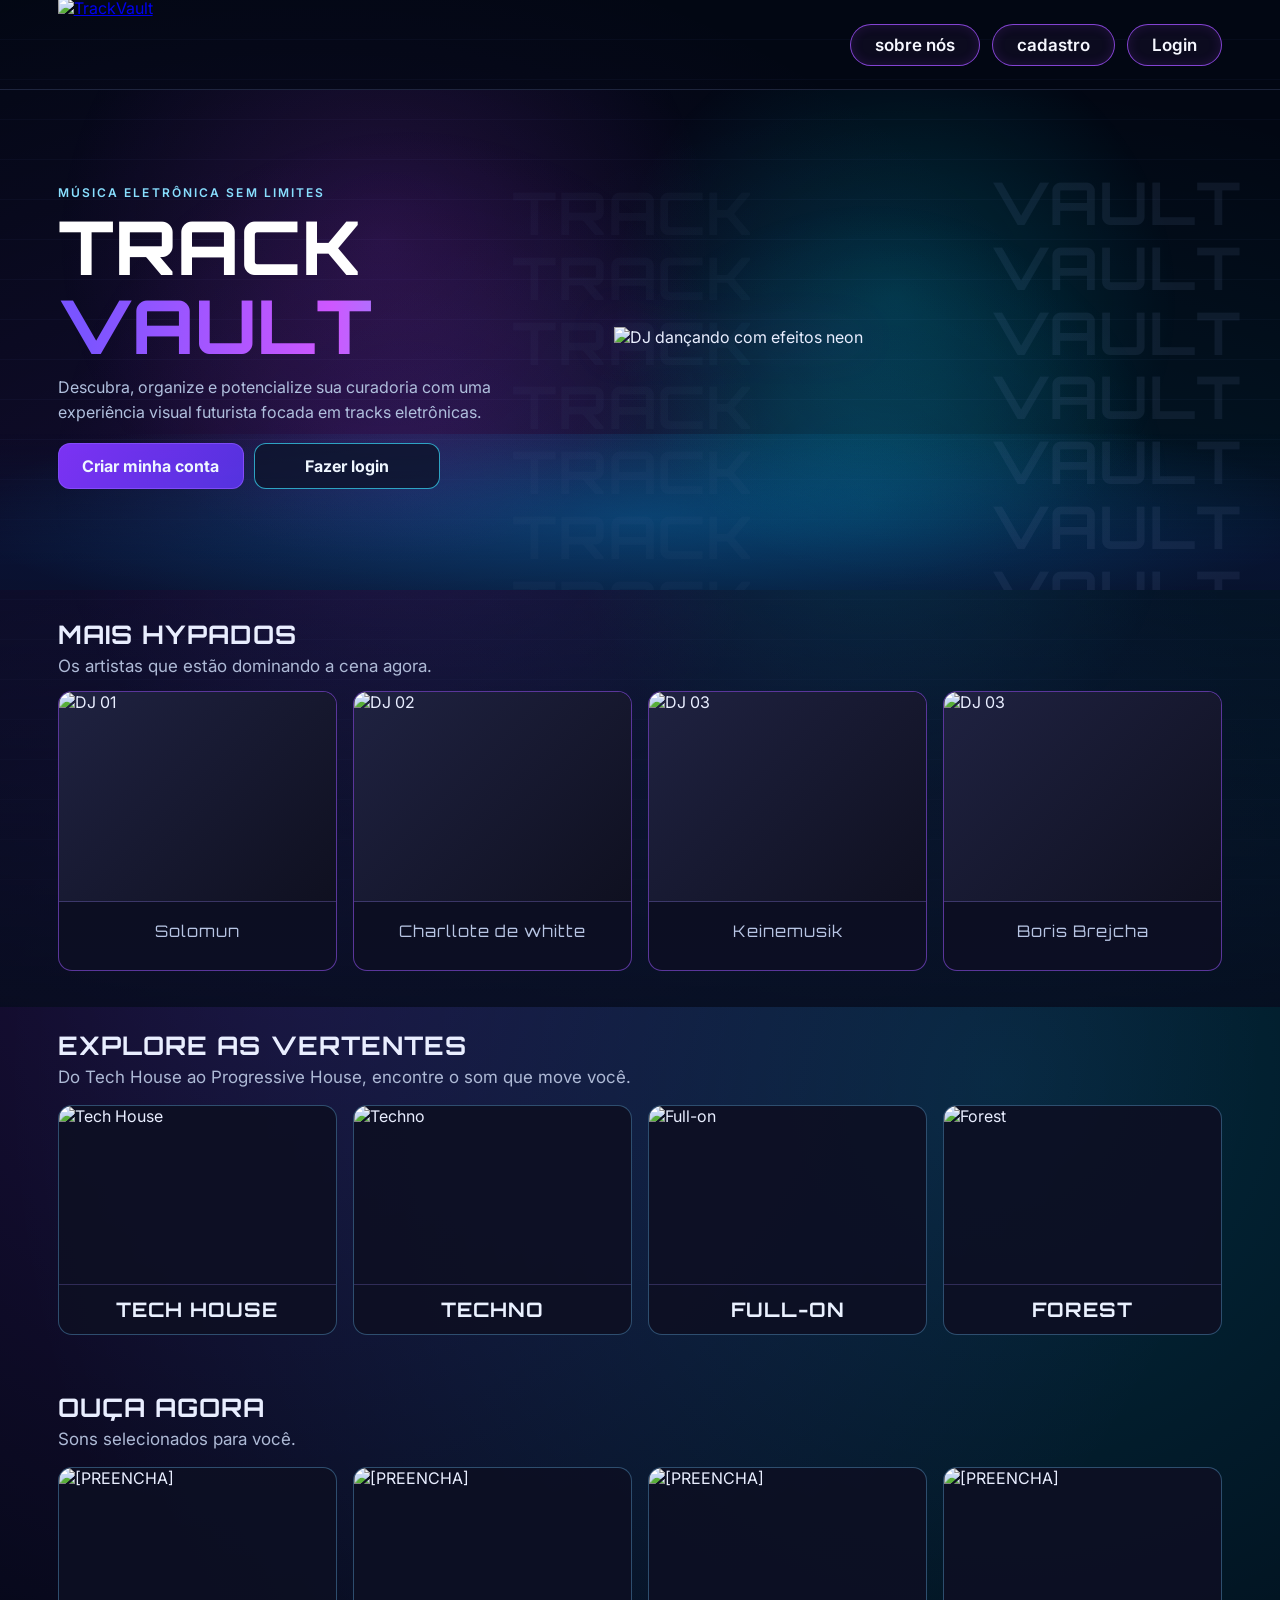
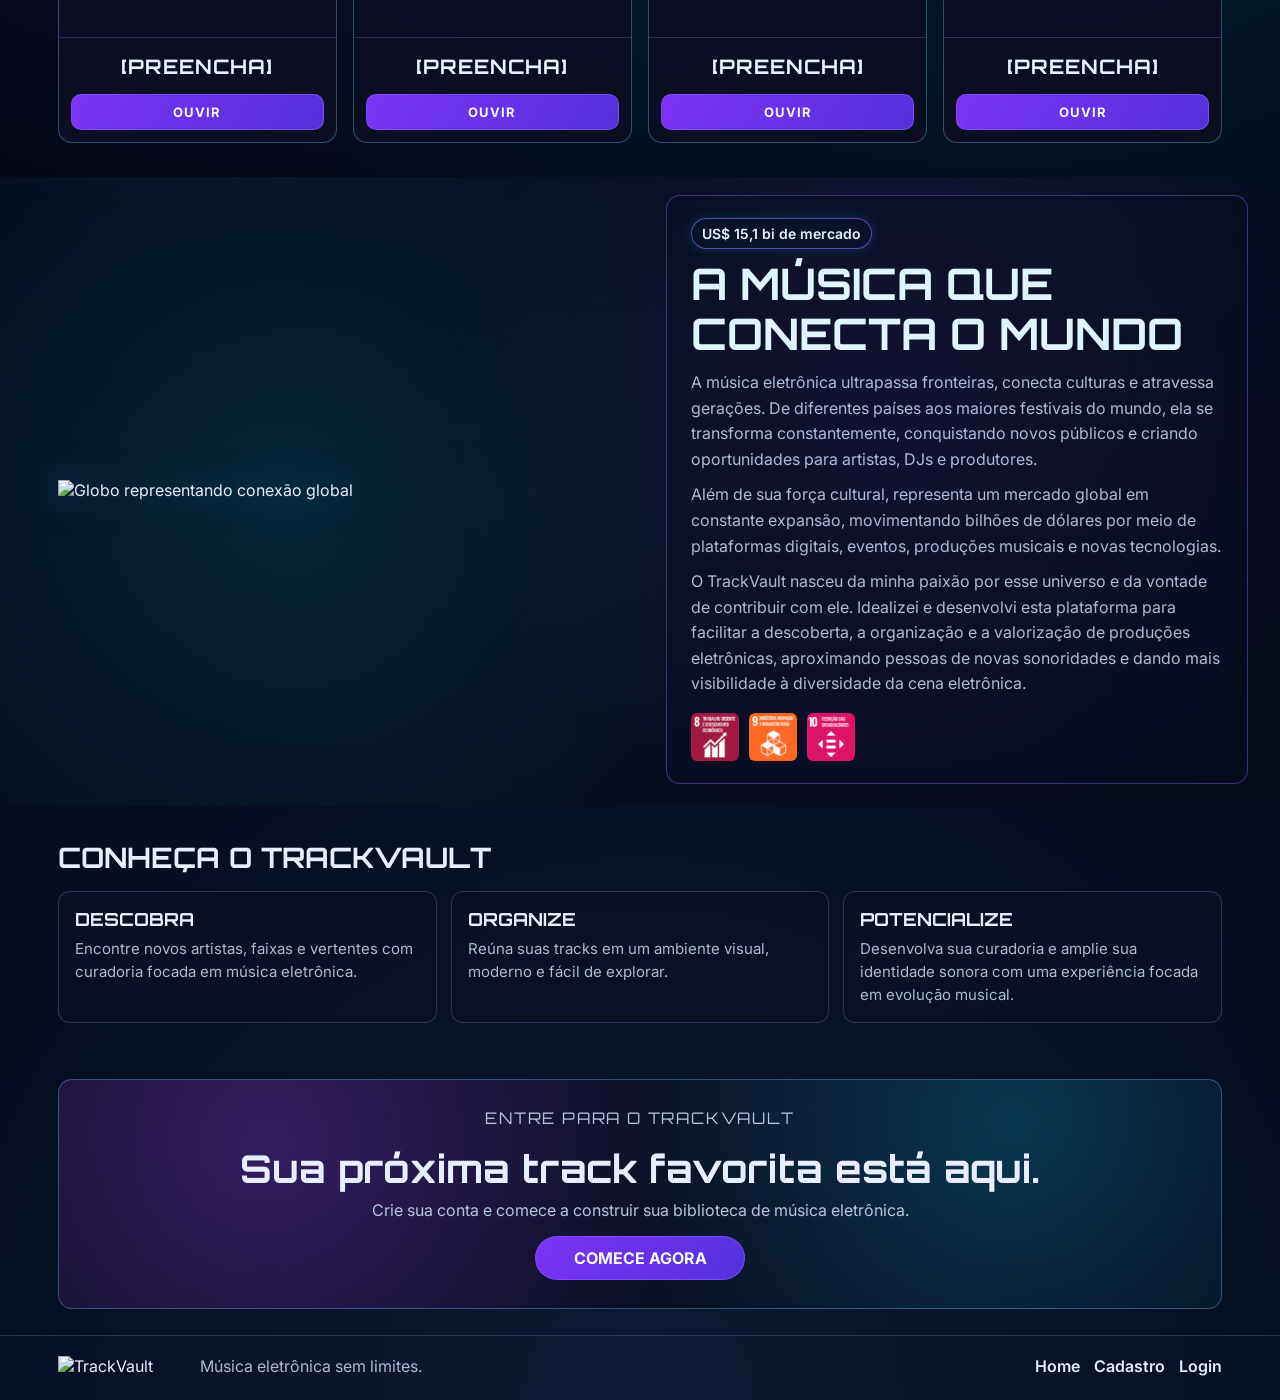
==== commit 4dff36e2: "feat: configura conexão do banco de dados com VM" ====
--- a/public/index.html
+++ b/public/index.html
@@ -187,33 +187,33 @@
     <div class="grade-vertentes"> <!-- aqui usamos o mesmo grid de 4 colunas já existente -->
       <article class="card-vertente"> <!-- aqui começa o card de som 1 -->
         <div class="capa-vertente"> <!-- aqui fica a capa da track 1 -->
-          <img src="https://img.youtube.com/vi/i3tfCXGuLhk/hqdefault.jpg" alt="Capa da track NOME 1"> <!-- aqui carregamos a miniatura do YouTube da track 1 -->
-        </div>
-        <h3>[NOME 1]</h3> <!-- aqui está o nome da track 1 -->
+          <img src="https://img.youtube.com/vi/i3tfCXGuLhk/hqdefault.jpg" alt="[PREENCHA]"> <!-- aqui definimos o alt do card 1 como placeholder solicitado -->
+        </div>
+        <h3>[PREENCHA]</h3> <!-- aqui definimos o nome do card 1 como placeholder solicitado -->
         <a href="https://www.youtube.com/watch?v=i3tfCXGuLhk" class="ouca-agora-link" target="_blank">OUVIR</a> <!-- aqui está o link para ouvir a track 1 no YouTube -->
       </article>
 
       <article class="card-vertente"> <!-- aqui começa o card de som 2 -->
         <div class="capa-vertente"> <!-- aqui fica a capa da track 2 -->
-          <img src="https://img.youtube.com/vi/5sGxYbk1mOw/hqdefault.jpg" alt="Capa da track NOME 2"> <!-- aqui carregamos a miniatura do YouTube da track 2 -->
-        </div>
-        <h3>[NOME 2]</h3> <!-- aqui está o nome da track 2 -->
+          <img src="https://img.youtube.com/vi/5sGxYbk1mOw/hqdefault.jpg" alt="[PREENCHA]"> <!-- aqui definimos o alt do card 2 como placeholder solicitado -->
+        </div>
+        <h3>[PREENCHA]</h3> <!-- aqui definimos o nome do card 2 como placeholder solicitado -->
         <a href="https://www.youtube.com/watch?v=5sGxYbk1mOw" class="ouca-agora-link" target="_blank">OUVIR</a> <!-- aqui está o link para ouvir a track 2 no YouTube -->
       </article>
 
       <article class="card-vertente"> <!-- aqui começa o card de som 3 -->
         <div class="capa-vertente"> <!-- aqui fica a capa da track 3 -->
-          <img src="https://img.youtube.com/vi/mcxjbG-4Y8k/hqdefault.jpg" alt="Capa da track NOME 3"> <!-- aqui carregamos a miniatura do YouTube da track 3 -->
-        </div>
-        <h3>[NOME 3]</h3> <!-- aqui está o nome da track 3 -->
+          <img src="https://img.youtube.com/vi/mcxjbG-4Y8k/hqdefault.jpg" alt="[PREENCHA]"> <!-- aqui definimos o alt do card 3 como placeholder solicitado -->
+        </div>
+        <h3>[PREENCHA]</h3> <!-- aqui definimos o nome do card 3 como placeholder solicitado -->
         <a href="https://www.youtube.com/watch?v=mcxjbG-4Y8k" class="ouca-agora-link" target="_blank">OUVIR</a> <!-- aqui está o link para ouvir a track 3 no YouTube -->
       </article>
 
       <article class="card-vertente"> <!-- aqui começa o card de som 4 -->
         <div class="capa-vertente"> <!-- aqui fica a capa da track 4 -->
-          <img src="https://img.youtube.com/vi/MOenJHdj8ro/hqdefault.jpg" alt="Capa da track NOME 4"> <!-- aqui carregamos a miniatura do YouTube da track 4 -->
-        </div>
-        <h3>[NOME 4]</h3> <!-- aqui está o nome da track 4 -->
+          <img src="https://img.youtube.com/vi/MOenJHdj8ro/hqdefault.jpg" alt="[PREENCHA]"> <!-- aqui definimos o alt do card 4 como placeholder solicitado -->
+        </div>
+        <h3>[PREENCHA]</h3> <!-- aqui definimos o nome do card 4 como placeholder solicitado -->
         <a href="https://www.youtube.com/watch?v=MOenJHdj8ro" class="ouca-agora-link" target="_blank">OUVIR</a> <!-- aqui está o link para ouvir a track 4 no YouTube -->
       </article>
     </div>
